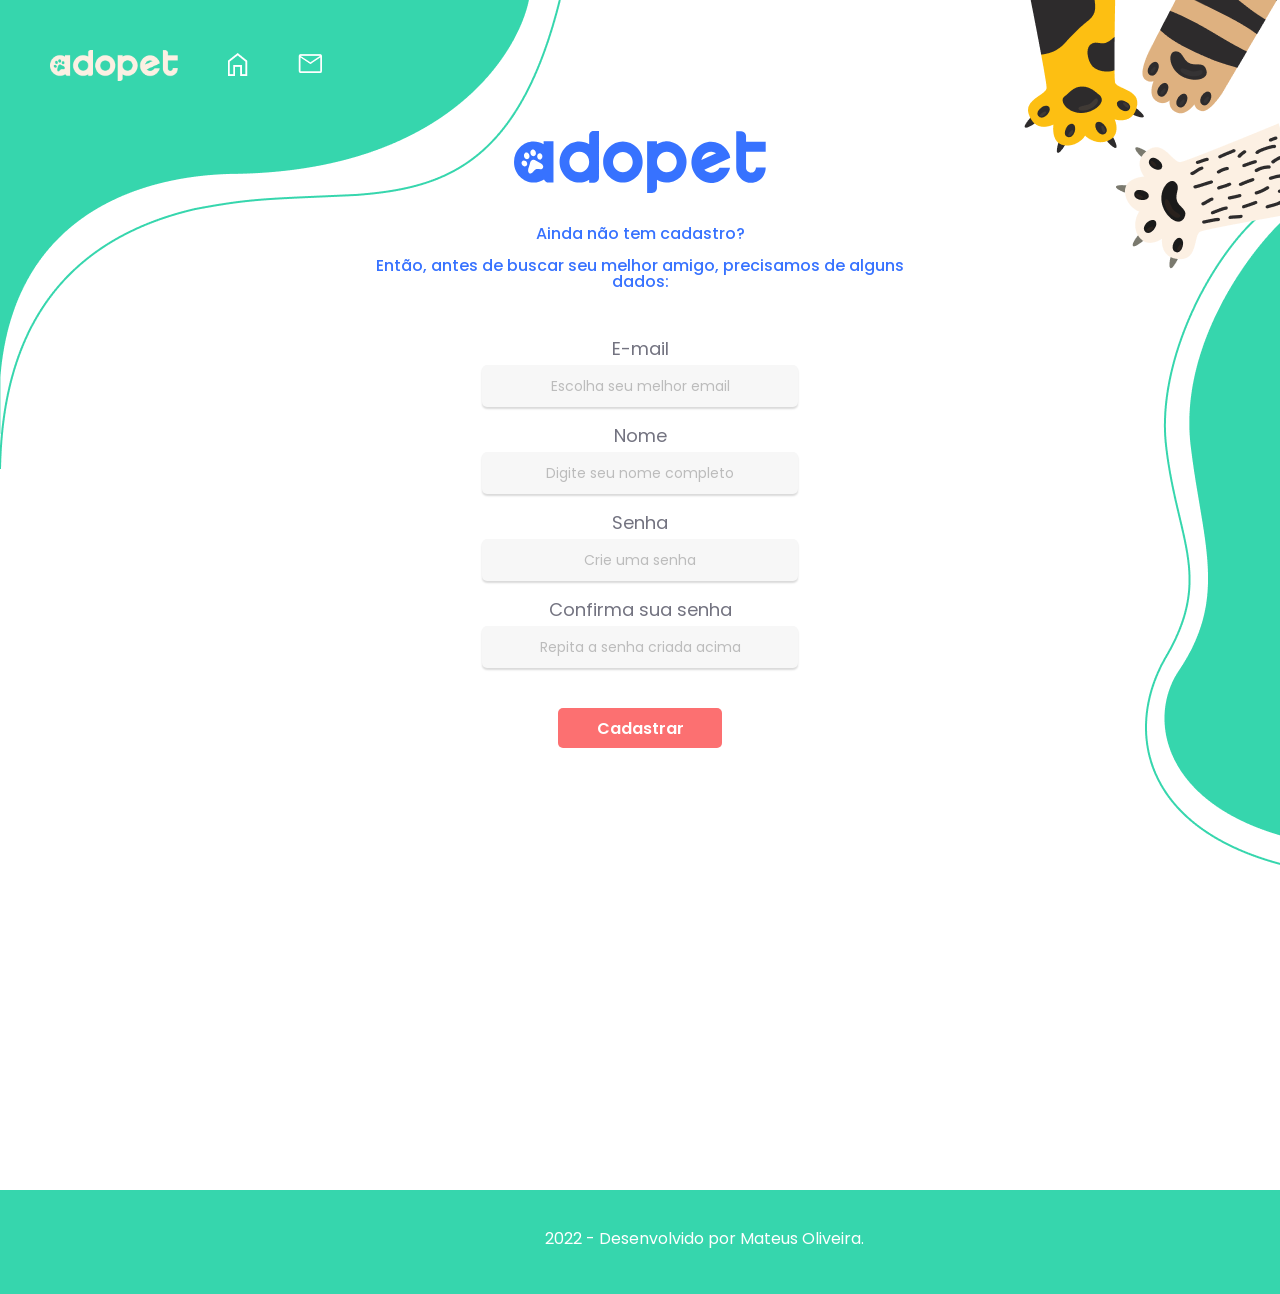
==== adopet/cadastro.html @ 96a5357a "Criando pagina de cadastro" ====
<!DOCTYPE html>
<html lang="pt">

<head>
    <meta charset="UTF-8">
    <meta http-equiv="X-UA-Compatible" content="IE=edge">
    <meta name="viewport" content="width=device-width, initial-scale=1.0">
    <title>Cadastro | Adopet</title>
    <link
        href="https://fonts.googleapis.com/css2?family=IBM+Plex+Sans:wght@500&family=Poppins:wght@400;600&display=swap"
        rel="stylesheet">
    <link rel="stylesheet" href="assets/css/_reset.css">
    <link rel="stylesheet" href="assets/css/_variaveis.css">
    <link rel="stylesheet" href="assets/css/cadastro.css">
    <link rel="stylesheet" href="assets/css/componentes/chamada-principal.css">
    <link rel="stylesheet" href="assets/css/componentes/cabecalho.css">
    <link rel="stylesheet" href="assets/css/componentes/botoes.css">
    <link rel="stylesheet" href="assets/css/componentes/rodape.css">
</head>

<header>
    <ul class="cabecalho">

        <img class="cabecalho-logo" src="assets/img/logo.png" alt="Logo"></nav>

        <li class="cabecalho-item">
            <nav><img src="assets/img/icone-casa.png" alt="Home"></nav>
        </li>
        <li class="cabecalho-item">
            <nav><img src="assets/img/icone-mensagem.png" alt="Mensagem"></nav>
        </li>
    </ul>

</header>

<body class="corpo">
    <section class="chamada-principal">
        <h1><img src="assets/img/Logo-Azul.svg" alt="Logo Adopet" class="chamada-principal--logo"></h1>
        <p class="chamada-principal--texto">Ainda não tem cadastro?<br><br>
            Então, antes de buscar seu melhor amigo, precisamos de alguns dados:</p>

    </section>

    <section class="cadastro">
        <form action="">
            <label class="cadastro-label" for="email">E-mail</label>
            <input class="cadastro-input" id="email" type="email" name="email" placeholder="Escolha seu melhor email">
            <label class="cadastro-label" for="nome">Nome</label>
            <input class="cadastro-input" id="nome" type="text" name="nome" placeholder="Digite seu nome completo">
            <label class="cadastro-label" for="senha">Senha</label>
            <input class="cadastro-input" id="senha" type="password" name="senha" placeholder="Crie uma senha">
            <label class="cadastro-label" for="Csenha">Confirma sua senha</label>
            <input class="cadastro-input" id="Csenha" type="password" name="Csenha"
                placeholder="Repita a senha criada acima">

            <button class="botao">Cadastrar</button>
        </form>
    </section>

</body>

<footer class="rodape">
    <p class="rodape-texto">2022 - Desenvolvido por Mateus Oliveira.</p>
</footer>

</html>
---- adopet/assets/css/_variaveis.css ----
:root {
    --azul: #3772FF;
    --verde: #36D6AD;
    --coral: #FC7071;
    --creme: #FCF0E3;
    --cinza: #737380;
    --cinza-claro: #BCBCBC;
    --cinza-claro-fundo: #F7F7F7;
    --branco: #FFFFFF;

    --fonte-cor-branco: #FFFFFF;
    --fonte-cor-azul: #3772FF;

    --fonte-peso-leve: 400;
    --fonte-peso-medio: 500;
    --fonte-peso-pesado: 600;

    --fonte-tamanho-padrao: 16px;
    --fonte-tamanho-titulo-padrao: 26px;

    --fonte-familia-padrao: 'Poppins', sans-serif;
    --fonte-familia-variacao: 'IBM Plex Sans', sans-serif;
}

html{
    overflow-x: hidden;
}

@media screen and (min-width: 768px) {
    :root {
        --fonte-tamanho-padrao: 18px;
        --fonte-tamanho-titulo-padrao: 28px;
    }
}
---- adopet/assets/css/cadastro.css ----
body {
    font-family: var(--fonte-familia-padrao);
    background: url("../img/Patas.png") 100% 0px no-repeat, url("../img/Forma\ 1.png")no-repeat, url("../img/Forma-cadastro.png") 0px 368px no-repeat ;
    background-color: var(--branco);
}

.chamada-principal--texto{
    color: var(--azul);
    margin-top: 30px;
    margin-left: 42px;
    margin-right: 42px;
    font-weight: var(--fonte-peso-medio);
}

.cadastro{
    text-align: center;
    margin-top: 24px;
}

.cadastro-label {
    display: block;
    font-size: var(--fonte-tamanho-padrao);
    font-weight: var(--fonte-peso-leve);
    color: var(--cinza);
    margin-top: 20px;
}

.cadastro-input {
    background-color: var(--cinza-claro-fundo);
    border-radius: 5px;
    box-shadow: 0px 2px 2px rgba(0, 0, 0, 0.15);
    margin-top: 4px;
    font-size: 14px;
    font-weight: var(--fonte-peso-leve);
    width: 312px;
    height: 40px;
    text-align: center;
}

.cadastro-input::placeholder {
    color: var(--cinza-claro);
  }

@media screen and (min-width: 768px) {
    
    body {
        font-family: var(--fonte-familia-padrao);
        background: url("../img/Patas.png") 100% 0px no-repeat, url("../img/Forma\ 1-tablet.png")no-repeat, url("../img/Forma\ 2-tablet.png")100% 199px no-repeat;
        background-color: var(--branco);
    }
    .chamada-principal--texto{
        margin-left: 121px;
        margin-right: 121px;
        width: 518px;
    }
    .cadastro{
        margin-top: 40px;
    }
    .cadastro-input {
        margin-top: 7px;
    }
}

@media screen and (min-width: 1024px) {
    
    body {
        font-family: var(--fonte-familia-padrao);
        background: url("../img/Patas-Desktop.png") 100% 0px no-repeat, url("../img/Forma\ 1-tablet.png")no-repeat, url("../img/Forma\ 2-tablet.png")100% 199px no-repeat;
        background-color: var(--branco);
    }
    .chamada-principal--texto{
        width: 552px;
        margin-left: auto;
        margin-right: auto;
    }
    .cadastro{
        margin-top: 50px;
    }
}
---- adopet/assets/css/componentes/chamada-principal.css ----
.chamada-principal {
    margin-top: 90px;
    width: 100vw;
    align-items: center;
    text-align: center;
}

.chamada-principal--logo {
    width: 187px;
}

.chamada-principal--titulo {
    font-family: var(--fonte-familia-variacao);
    font-size: var(--fonte-tamanho-titulo-padrao);
    color: var(--branco);
    font-weight: var(--fonte-peso-medio);
    margin-top: 24px;
}

p.chamapa-principal--texto {
    display: none;
    color: var(--fonte-cor-branco);
    font-weight: var(--fonte-peso-leve);
    font-size: var(--fonte-tamanho-padrao);
    margin-top: 24px;
    margin-left: 214px;
    margin-right: 210px;
    line-height: 24px;
}

p.chamapa-principal--texto--mobile {
    color: var(--fonte-cor-branco);
    font-weight: var(--fonte-peso-leve);
    font-size: var(--fonte-tamanho-padrao);
    margin-top: 16px;
    margin-left: 56px;
    margin-right: 56px;
    line-height: 24px;
}

@media screen and (min-width: 768px) {

    .chamada-principal {
        margin-top: 173px;
    }

    .chamada-principal--logo {
        width: 252px;
    }

    .chamada-principal--titulo {
        font-family: var(--fonte-familia-padrao);
    }

    p.chamapa-principal--texto {
        display: block;
    }

    p.chamapa-principal--texto--mobile {
        display: none;
    }

}

@media screen and (min-width: 1024px) {

    .chamada-principal {
        margin-top: 44px;
    }

    p.chamapa-principal--texto {
        margin-left: 476px;
        margin-right: 476px;
        line-height: 26px;
    }

}
---- adopet/assets/css/componentes/cabecalho.css ----
.cabecalho {
    display: flex;
    width: 100vw;
    margin: 50px;
    align-items: center;
}

.cabecalho-item {
    padding-right: 50px;
}

.cabecalho-logo {
    display: none;

}

@media screen and (min-width: 768px) {

    .cabecalho-logo {
        display: flex;
        width: 128px;
        height: 31px;
        margin-right: 50px;
        
    }
    
}
---- adopet/assets/css/componentes/botoes.css ----
.botao {
    display: block;
    margin-left: auto;
    margin-right: auto;
    background-color: var(--coral);
    width: 148px;
    height: 40px;
    border-radius: 5px;
    color: var(--branco);
    font-weight: var(--fonte-peso-pesado);
    margin-top: 24px;
}

.botao-variacao {
    display: block;
    margin-left: auto;
    margin-right: auto;
    background-color: var(--coral);
    width: 180px;
    height: 40px;
    border-radius: 5px;
    color: var(--branco);
    font-weight: var(--fonte-peso-pesado);
    margin-top: 24px;
}


@media screen and (min-width: 768px) {
    .botao-variacao {
        width: 344px;
        height: 48px;
    }
    .botao {
        width: 164px;
        margin-top: 40px;
    }
}
---- adopet/assets/css/componentes/rodape.css ----
.rodape{
    margin-top: 330px;
    background-color: var(--verde);
    width: 110vw;
    height: 104px;
    padding-top: 41px;
    box-sizing: border-box;    
}

.rodape-texto{
    font-size: var(--fonte-tamanho-padrao);
    font-weight: var(--fonte-peso-leve);
    color: var(--branco);
    text-align: center;
}

@media screen and (min-width: 768px) {

    .rodape{
        margin-top: 340px;
   
    }
    .rodape-texto{
        font-size: 16px;
    }

}

@media screen and (min-width: 768px) {

    .rodape{
        margin-top: 442px;
   
    }

}
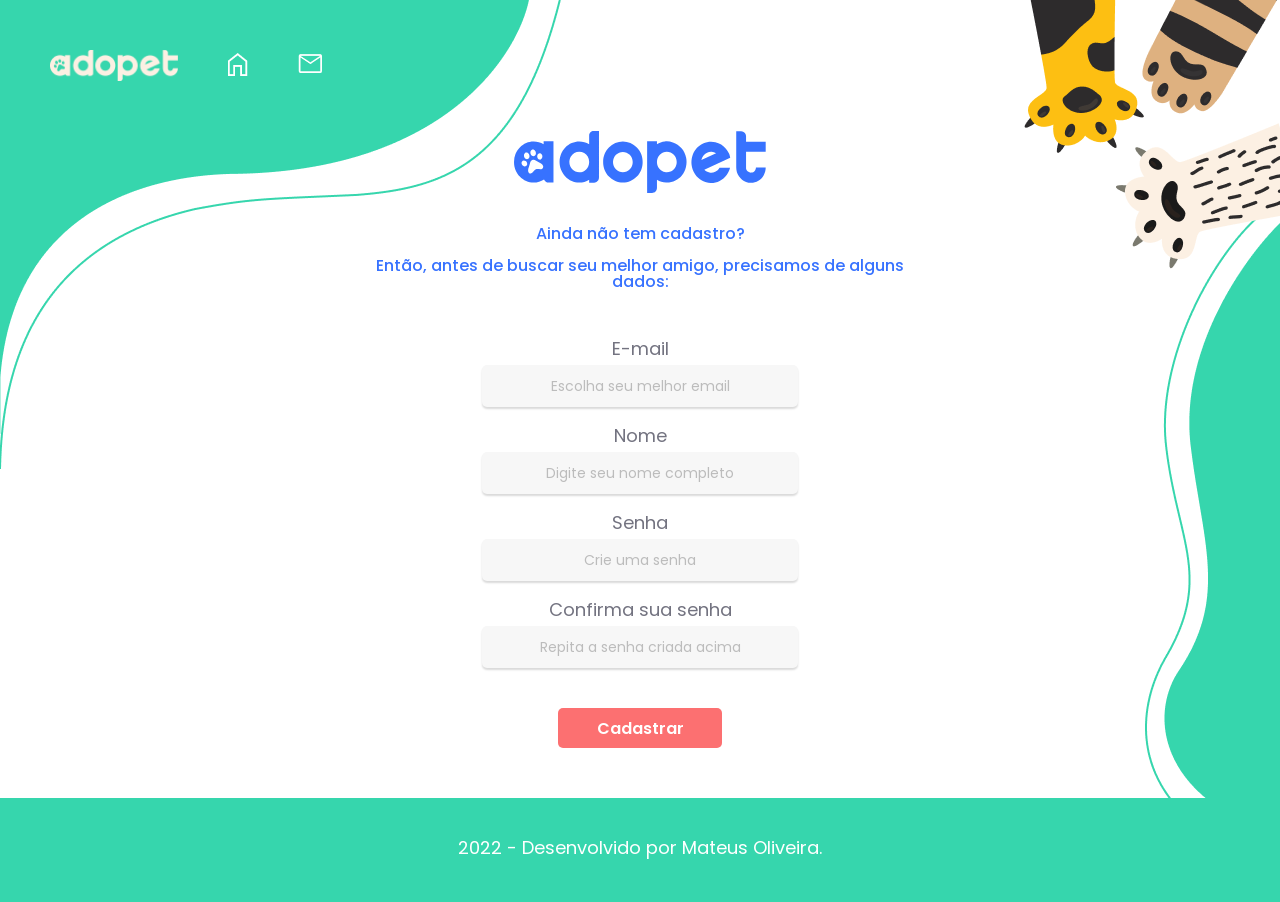
==== commit 469b58ad: "Organizando o codigo, conectando as paginas e adicionando efeito no botão" ====
--- a/adopet/cadastro.html
+++ b/adopet/cadastro.html
@@ -24,10 +24,10 @@
         <img class="cabecalho-logo" src="assets/img/logo.png" alt="Logo"></nav>
 
         <li class="cabecalho-item">
-            <nav><img src="assets/img/icone-casa.png" alt="Home"></nav>
+            <a href="home.html"><img src="assets/img/icone-casa.png" alt="Home"></a>
         </li>
         <li class="cabecalho-item">
-            <nav><img src="assets/img/icone-mensagem.png" alt="Mensagem"></nav>
+            <a href="mensagem.html"><img src="assets/img/icone-mensagem.png" alt="Mensagem"></a>
         </li>
     </ul>
 
@@ -53,7 +53,7 @@
             <input class="cadastro-input" id="Csenha" type="password" name="Csenha"
                 placeholder="Repita a senha criada acima">
 
-            <button class="botao">Cadastrar</button>
+            <button class="botao"><a href="home.html">Cadastrar</a></button>
         </form>
     </section>
 
--- a/adopet/assets/css/_variaveis.css
+++ b/adopet/assets/css/_variaveis.css
@@ -2,6 +2,7 @@
     --azul: #3772FF;
     --verde: #36D6AD;
     --coral: #FC7071;
+    --coral-hover: #FF9D9E;
     --creme: #FCF0E3;
     --cinza: #737380;
     --cinza-claro: #BCBCBC;
@@ -22,7 +23,7 @@
     --fonte-familia-variacao: 'IBM Plex Sans', sans-serif;
 }
 
-html{
+html,body {
     overflow-x: hidden;
 }
 
--- a/adopet/assets/css/cadastro.css
+++ b/adopet/assets/css/cadastro.css
@@ -1,10 +1,10 @@
 body {
     font-family: var(--fonte-familia-padrao);
-    background: url("../img/Patas.png") 100% 0px no-repeat, url("../img/Forma\ 1.png")no-repeat, url("../img/Forma-cadastro.png") 0px 368px no-repeat ;
+    background: url("../img/Patas.png") 100% 0px no-repeat, url("../img/Forma\ 1.png")no-repeat, url("../img/Forma-cadastro.png") 0px 368px no-repeat;
     background-color: var(--branco);
 }
 
-.chamada-principal--texto{
+.chamada-principal--texto {
     color: var(--azul);
     margin-top: 30px;
     margin-left: 42px;
@@ -12,9 +12,10 @@
     font-weight: var(--fonte-peso-medio);
 }
 
-.cadastro{
+.cadastro {
     text-align: center;
     margin-top: 24px;
+    margin-bottom: 50px;
 }
 
 .cadastro-label {
@@ -39,41 +40,44 @@
 
 .cadastro-input::placeholder {
     color: var(--cinza-claro);
-  }
+}
 
 @media screen and (min-width: 768px) {
-    
+
     body {
-        font-family: var(--fonte-familia-padrao);
         background: url("../img/Patas.png") 100% 0px no-repeat, url("../img/Forma\ 1-tablet.png")no-repeat, url("../img/Forma\ 2-tablet.png")100% 199px no-repeat;
         background-color: var(--branco);
     }
-    .chamada-principal--texto{
+
+    .chamada-principal--texto {
         margin-left: 121px;
         margin-right: 121px;
         width: 518px;
     }
-    .cadastro{
+
+    .cadastro {
         margin-top: 40px;
     }
+
     .cadastro-input {
         margin-top: 7px;
     }
 }
 
 @media screen and (min-width: 1024px) {
-    
+
     body {
-        font-family: var(--fonte-familia-padrao);
         background: url("../img/Patas-Desktop.png") 100% 0px no-repeat, url("../img/Forma\ 1-tablet.png")no-repeat, url("../img/Forma\ 2-tablet.png")100% 199px no-repeat;
         background-color: var(--branco);
     }
-    .chamada-principal--texto{
+
+    .chamada-principal--texto {
         width: 552px;
         margin-left: auto;
         margin-right: auto;
     }
-    .cadastro{
+
+    .cadastro {
         margin-top: 50px;
     }
 }
--- a/adopet/assets/css/componentes/botoes.css
+++ b/adopet/assets/css/componentes/botoes.css
@@ -9,6 +9,11 @@
     color: var(--branco);
     font-weight: var(--fonte-peso-pesado);
     margin-top: 24px;
+}
+
+.botao:hover{
+    background-color: var(--coral-hover);
+    cursor: pointer;
 }
 
 .botao-variacao {
@@ -24,6 +29,10 @@
     margin-top: 24px;
 }
 
+.botao-variacao:hover{
+    background-color: var(--coral-hover);
+    cursor: pointer;
+}
 
 @media screen and (min-width: 768px) {
     .botao-variacao {
--- a/adopet/assets/css/componentes/rodape.css
+++ b/adopet/assets/css/componentes/rodape.css
@@ -1,36 +1,14 @@
 .rodape{
-    margin-top: 330px;
     background-color: var(--verde);
-    width: 110vw;
+    width: 100VW;
     height: 104px;
     padding-top: 41px;
-    box-sizing: border-box;    
+    box-sizing: border-box;
+    text-align: center;    
 }
 
 .rodape-texto{
     font-size: var(--fonte-tamanho-padrao);
     font-weight: var(--fonte-peso-leve);
     color: var(--branco);
-    text-align: center;
 }
-
-@media screen and (min-width: 768px) {
-
-    .rodape{
-        margin-top: 340px;
-   
-    }
-    .rodape-texto{
-        font-size: 16px;
-    }
-
-}
-
-@media screen and (min-width: 768px) {
-
-    .rodape{
-        margin-top: 442px;
-   
-    }
-
-}
